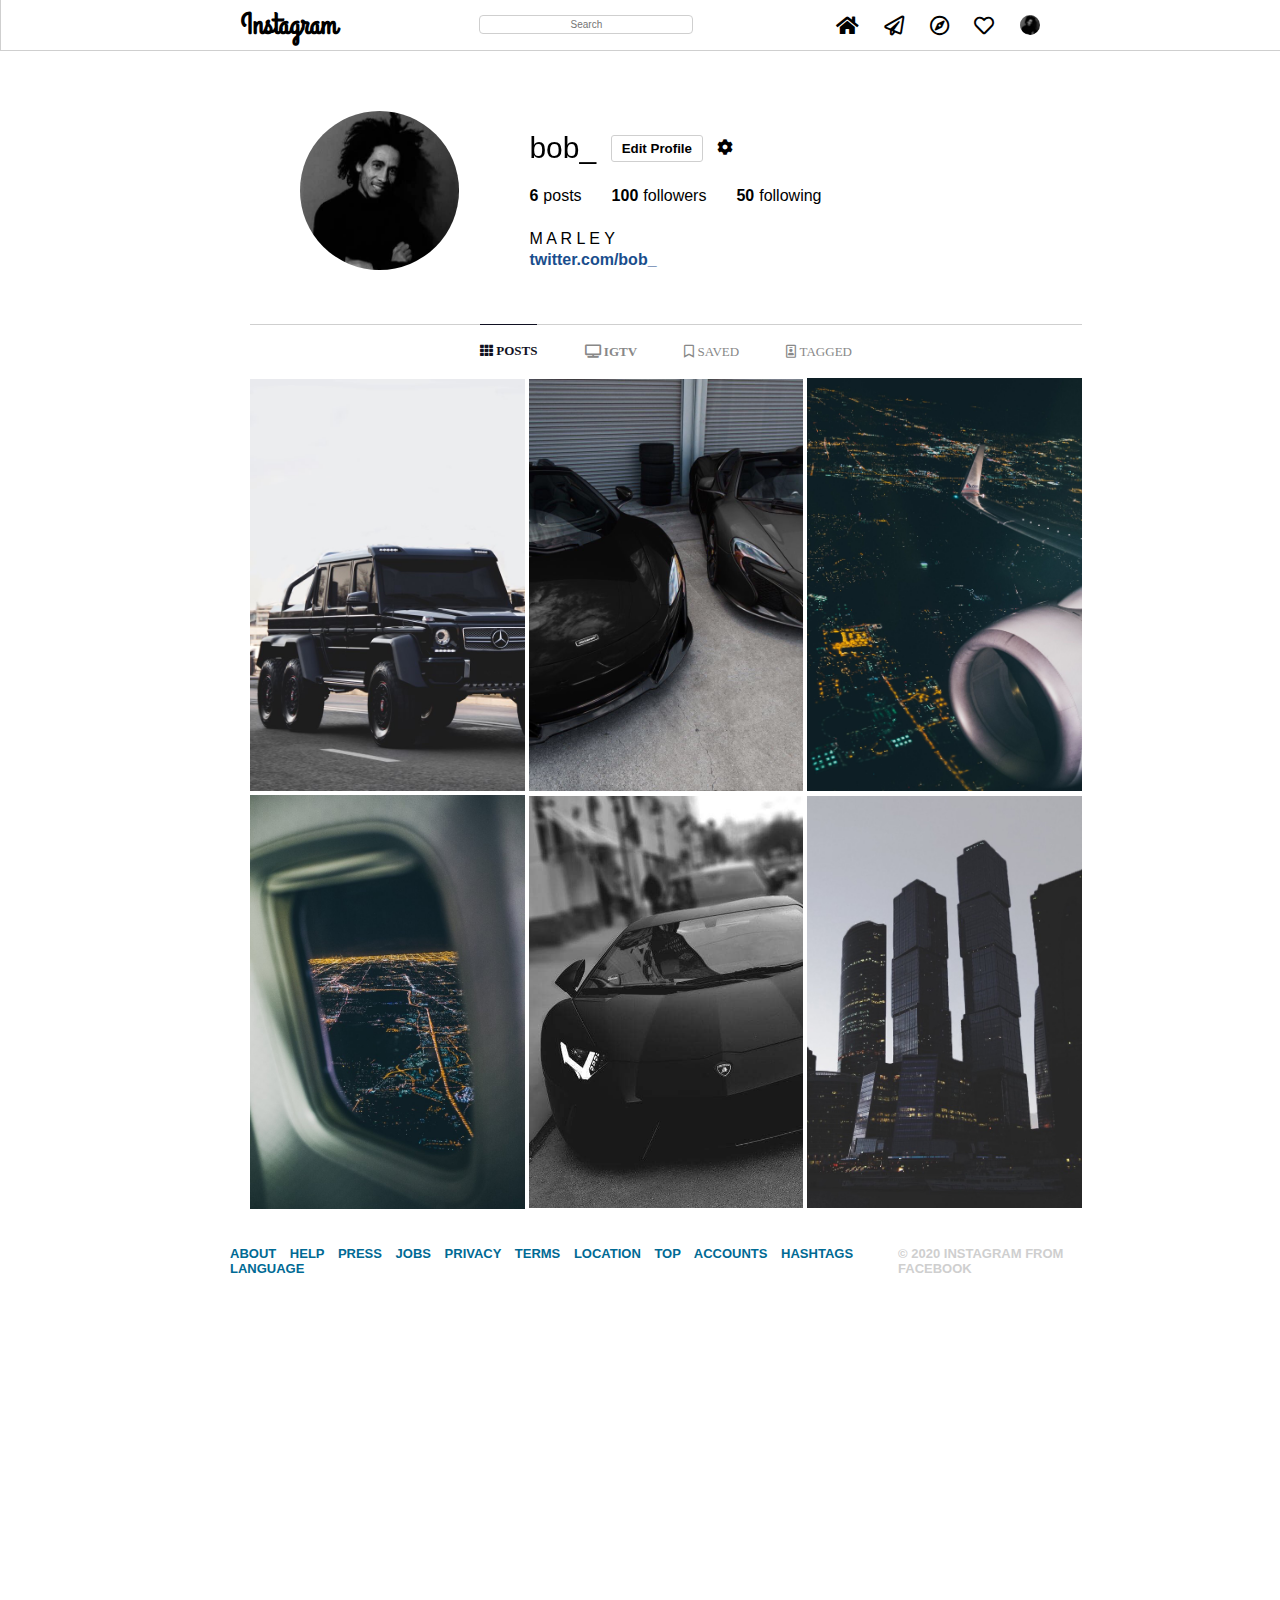
==== profile.html @ 5ea7f9a2 "intagram page" ====
<!DOCTYPE html>
<html lang="en">
<head>
    <meta charset="UTF-8">
    <meta name="viewport" content="width=device-width, initial-scale=1.0">
    <title>M A R L E Y (@bob_) &bull; Instagram</title>
    <link rel="stylesheet" href="css/all.min.css">
    <link rel="stylesheet" href="css/style.css">
    <link href="https://fonts.googleapis.com/css2?family=Engagement&family=Grand+Hotel&display=swap" rel="stylesheet">
</head>
<body>
    <header>
        <h1>
           <a href="index.html">Instagram</a> 
        </h1>
        <div>
            <input class="search-input" type="text" placeholder="Search">
        </div>
        <nav>
            <a href="index.html"><i class="fas fa-home"></i></a> 
            <a href="inbox.html"><i class="far fa-paper-plane"></i></a> 
            <a href="explore.html"><i class="far fa-compass"></i></a>
            <i class="far fa-heart"></i>
            <a href="profile.html">
             <img class="pro" src="images/IMG_0986.JPG" alt="bob marley">
            </a>          
        </nav>
               
    </header>
    <div class="user-profile">
        <div>
            <img class="user-photo" src="images/IMG_0986.JPG" alt="bob marley">
        </div>
        <div class="user-info">
            <div>
                <span class="name">bob_</span>
                <button class="edit-button">Edit Profile</button>
                <i class="fas fa-cog"></i>
            </div>
            <div>
                <span class="numbers">6</span><span class="other">posts</span><span class="numbers">100</span><span class="other">followers</span><span class="numbers">50</span><span class="other">following</span>
            </div>
            <div>
                <p>M A R L E Y</p>
                <a href="#">twitter.com/bob_</a>
            </div>
        </div>
    </div>
    <div class="user-post">
        <div class="nav-bar">
            <i class="fas fa-th"> POSTS</i>
            <i class="fas fa-tv"> IGTV</i>
            <i class="far fa-bookmark"> SAVED</i>
            <i class="far fa-id-badge"> TAGGED</i>
        </div>
        <div class="user-upload">
            <div>
               <img src="images/IMG_0038.JPG" alt=""> 
            </div>
            <div>
               <img src="images/IMG_0039.JPG" alt=""> 
            </div>
            <div>
               <img src="images/IMG_0764.JPG" alt=""> 
            </div>
            <div>
               <img src="images/IMG_0765.JPG" alt=""> 
            </div>
            <div>
               <img src="images/IMG_0618.JPG" alt=""> 
            </div>
            <div>
               <img src="images/IMG_0044.JPG" alt=""> 
            </div>
        </div>
    </div>
    <footer class="explore-footer">
        <p class="footer-info">About Help Press Jobs Privacy Terms Location Top Accounts Hashtags Language</p>
        <p class="copy-right">&copy; 2020 instagram from facebook</p>
    </footer>
</body>
</html>
---- css/style.css ----
* {
    box-sizing: border-box;
}

body {
    padding: 0;
    margin: 0;
    height: 600rem;
    font-family: 'Trebuchet MS', 'Lucida Sans Unicode', 'Lucida Grande', 'Lucida Sans', Arial, sans-serif;
}

header {
    display: flex;
    justify-content: space-between;
    border: 1px solid rgb(207, 207, 207);
    border-top: 0;
    border-right: 0;
    font-size: 10px;
    position: sticky;
    top: 0;
    background-color: white;
}

header a {
    text-decoration: none;
    color: black;
}

h1 {
    font-family: 'Grand Hotel', cursive;
    cursor: pointer;
    font-size: 30px;
    margin: 5px 0 5px 240px;
    font-weight: 600;
}

header div{
    margin: 15px 0;
}

.search-input {
    border: 1px solid rgb(207, 207, 207);
    text-align: center;
    border-radius: 4px;
    padding: 3px 40px;
    font-size: 10px;
}

.fa-search {
    font-size: 15px;
    color: rgb(207, 207, 207);
}

nav {
    margin: 15px 240px 5px 0;
    font-size: 20px;
    letter-spacing: 10px;
}

i {
    cursor: pointer;
}

.story {
    display: flex;
    justify-content: space-around;
    width: 70%;
    margin: 30px 0 -20px 40px;
    padding: 15px 0;
    font-size: 13px;
    border: 1px solid rgb(207, 207, 207);
    border-radius: 3px;
    font-size: 12px;
    text-align: center;
}

.story-img {
    width: 60px;
    height: 60px;
    border-radius: 50%;
    margin: 2px;
    cursor: pointer;
}

.story p{
    margin: 5px;
}

.new-story {
    width: 68px;
    height: 68px;
    border-radius: 50%;
    border: 2px solid rgb(231, 87, 87);
}

.image-wrapper {
    float: left;
    width: 60%;
    margin-left: 200px;
}

.image-container {
    width: 70%;
    margin: 40px;
}

img {
    width: 100%;
}

.image-heading {
    border: 1px solid rgb(207, 207, 207);
    display: flex;
    justify-content: space-between;
    padding: 7px;
    border-top-left-radius: 3px;
    border-top-right-radius: 3px;
}

.profile-image {
    width: 45px;
    border-radius: 50%;
    margin: 5px;
    cursor: pointer;
    height: 45px;
}

.pro {
    width: 20px;
    height: 20px;
    border-radius: 50%;
    margin-bottom: -2px;
}

.pro-info {
    float: right;
    width: 80%;
    font-size: 13px;
    margin-bottom: 0;
}

.profile-name {
    flex: 10%;
    cursor: pointer;
    font-size: 15px;
}

.image-footer {
    display: flex;
    justify-content: space-between;
    font-size: 20px;
    letter-spacing: 5px;
    border:1px solid rgb(207, 207, 207);
    border-bottom: none;
    padding: 20px;
    margin-top: -4px;
}

.comment-update {
    border-left: 1px solid rgb(207, 207, 207);
    border-right: 1px solid rgb(207, 207, 207);
    font-size: 14px;
    margin-top: -27px;
    padding-left: 20px;
}

.com-img {
    width: 20px;
    height: 20px;
    border-radius: 50%;
    margin: 0 5px -5px 0;
    cursor: pointer;
}

.comment-time {
    color: #999999;
    font-size: 12px;
    text-transform: uppercase;
    padding-bottom: 10px;
    cursor: pointer;
}

.user-com {
    font-weight: 600;
    color: #393939;
    cursor: pointer;
}

.comment-view {
    color: #888888;
    margin-top: 5px;
    margin-bottom: 5px;
    cursor: pointer;
}

.comment-input {
    border: 1px solid rgb(207, 207, 207);
    border-radius: 1px;
    padding: 20px;
    border-top: 1px solid rgb(235, 235, 235);
    border-bottom-left-radius: 3px;
    border-bottom-right-radius: 3px;
    margin-top: -13px;
    width: 100%;
}

aside {
    position: fixed;
    right: 8%;
    top: 10%; 
    width: 30%;
}

aside a {
    text-decoration: none;
    color: black;
}

.user-image {
    float: left;
    width: 50px;
    height: 50px;
    margin-right: 10px;
}

.user-name {
    color: #777;
    letter-spacing: 5px;
    text-transform: uppercase;
    padding: 0;
}

.suggestions {
    width: 70%;
    border-radius: 5px;
    margin-top: 10px;
    margin-bottom: 200px;
}

.suggestion-header {
    display: flex;
    justify-content: space-between;
}

.suggest {
    color: #777;
    font-size: 13px;
    font-weight: bold;
}

.suggest-follow {
    margin: -28px 0 20px 60px;
    font-size: 13px;
    color: #888888;
}

.follow-suggested {
    background: none;
    color: rgb(23, 162, 218);
    margin-left: 90px;
    cursor: pointer;
}

.watch-see-all {
    font-size: 13px;
    margin-right: 5px;
}

.suggestion-image {
    width: 103.5%;
    height: 150px;
    display: block;
}

.profile-info {
    float: right;
    width: 80%;
    font-size: 13px;
    margin-top: -2px;
    margin-bottom: 0;
}

footer {
    font-size: 12px;
    width: 70%;
    color: rgb(207, 207, 207);
}

.comment-post {
    display: flex;
}

.post {
    color: rgb(162, 185, 255);
    margin-left: -50px;
    cursor: pointer;
    padding: 5px;
}

.copy-right {
    text-transform: uppercase;
}


.time {
    font-size: 10px;
    color: #777;
    margin: -10px 0 0 2px;
}

.explore-heading {
    display: flex;
    justify-content: space-between;
    margin: 0 250px;
    padding: 20px 0;
    font-size: 13px;
}

.discover-box {
    display: flex;
    margin: 0 240px;
    font-size: 11px;
}

.discover-image {
    width: 55px;
    border-radius: 50%;
    margin: 5px;
    cursor: pointer;
    height: 55px;
}

.profile-box {
    border: 1px solid rgb(207, 207, 207);
    border-radius: 3px;
    text-align: center;
    padding: 10px;
    width: 20%;
    margin: 0 10px;
}

.follow-btn {
    padding: 7px 10px;
    background-color: rgb(23, 162, 218);
    color: white;
    border-radius: 5px;
    border: none;
    font-weight: 600;
    cursor: pointer;
}

.follow-info {
    color: #999999;
    cursor: pointer;
    font-weight: 600;
}

.discover-people {
    color: #999999;
    cursor: pointer;
}

.see-all {
    color: rgb(60, 180, 228);
    font-weight:600;
    cursor: pointer;
}

.explore-intro {
    color: #999999;
    margin-left: 245px;
    margin-top: 90px;
    cursor: pointer;
}

.explore-image {
    display: flex;
    flex-wrap: wrap;
    width: 70%;
    margin:0 240px;
}

.explore-img {
    width: 30%;
    margin: 5px;
}

.explore-vid {
    width: 61%;
    height: 400px;
    margin: 5px;
}

.explore-footer {
    display: flex;
    justify-content: space-between;
    margin: 0 260px 0 230px;
    padding: 20px 0;
    font-size: 13px;
    font-weight: 800;
}

.footer-info {
    color:rgb(0, 106, 148);
    text-transform: uppercase;
    word-spacing: 10px;
}

.fixed {
    overflow-y: hidden;
}

.inbox-wrapper {
    display: flex;
    border: 1px solid rgb(207, 207, 207);
    border-radius: 5px;
    margin: 20px 200px 0 240px;
}

.inbox-user-container {
    width: 60%;
}

.inbox-head {
    display: flex;
    justify-content: space-between;
    align-items: center;
    width: 100%;
    border-bottom: 1px solid rgb(207, 207, 207);
}

.inbox-head p {
    margin-left: 120px;
}

.inbox-users {
    padding-top: 15px;
    padding-left: 20px;
    width: 100%;
    height: 600px;
    display: block;
    overflow-y: scroll;
}

.inbox-messages {
    display: flex;
    justify-content: center;
    align-items: center;
    text-align: center;
    flex-wrap: wrap;
    width: 100%;
    border-left: 1px solid rgb(207, 207, 207);
}

.inbox-info {
    width: 100%;
    margin-bottom: 200px;
}

.message-icon {
    border: 2px solid black;
    width: 100px;
    height: 100px;
    border-radius: 50%;
    margin-top:200px;
}

.send-icon {
    padding: 25px;
    font-size: 40px;
}

.msg1 {
    font-size: 25px;
}

.msg2 {
    color: #999999;
    font-size: 13px;
    margin: -20px 0 30px 0;
}

.message-button {
    background-color: rgb(23, 162, 218);
    border: none;
    padding: 10px;
    color: white;
    border-radius: 3px;
    font-weight: 600;
}

.new-message {
    font-size: 20px;
    margin-right: 20px;
}

.user-profile {
    display: flex;
    margin: 30px auto;
}

.user-profile a {
    text-decoration: none;
    font-weight: 900;
    color: rgb(26, 78, 141);
}

.user-photo {
    width: 30%;
    border-radius: 50%;
    margin-left: 300px;
    margin-top: 30px;
    cursor: pointer;
}

.user-info {
    width: 70%;
    margin-top: 45px;
}

.name {
    font-size: 30px;
    position: relative;
    top: 5px;
    font-family: sans-serif;
}

.user-info div {
    margin-bottom: 25px;
}

.user-info p{
    margin-bottom: 3px;
}

.edit-button {
    padding: 5px 10px;
    border-radius: 3px;
    border: 1px solid rgb(207, 207, 207);
    background: none;
    font-weight: 600;
    margin: 0 10px 0 10px;
    cursor: pointer;
}

.numbers {
    font-weight: 900;
    margin-right: 5px;
    cursor: pointer;
}

.other {
    margin-right: 30px;
}

.user-post {
    border-top: 1px solid rgb(207, 207, 207);
    width: 65%;
    margin: 5px 250px 0 250px;
}

.nav-bar {
    display: flex;
    justify-content: space-between;
    margin: 20px 230px;
    align-items: center;
    margin-top: 20px;
    color: #888888;
    font-size: 13px;
}

.user-upload {
    display: flex;
    justify-content: space-between;
    align-items: center;
    flex-wrap: wrap;
}

.user-upload div {
    width: 33%;
}

.fa-th {
    color: #112;
    border-top: 1px solid #112;
    padding-top: 19px;
    margin-top: -22px;
}
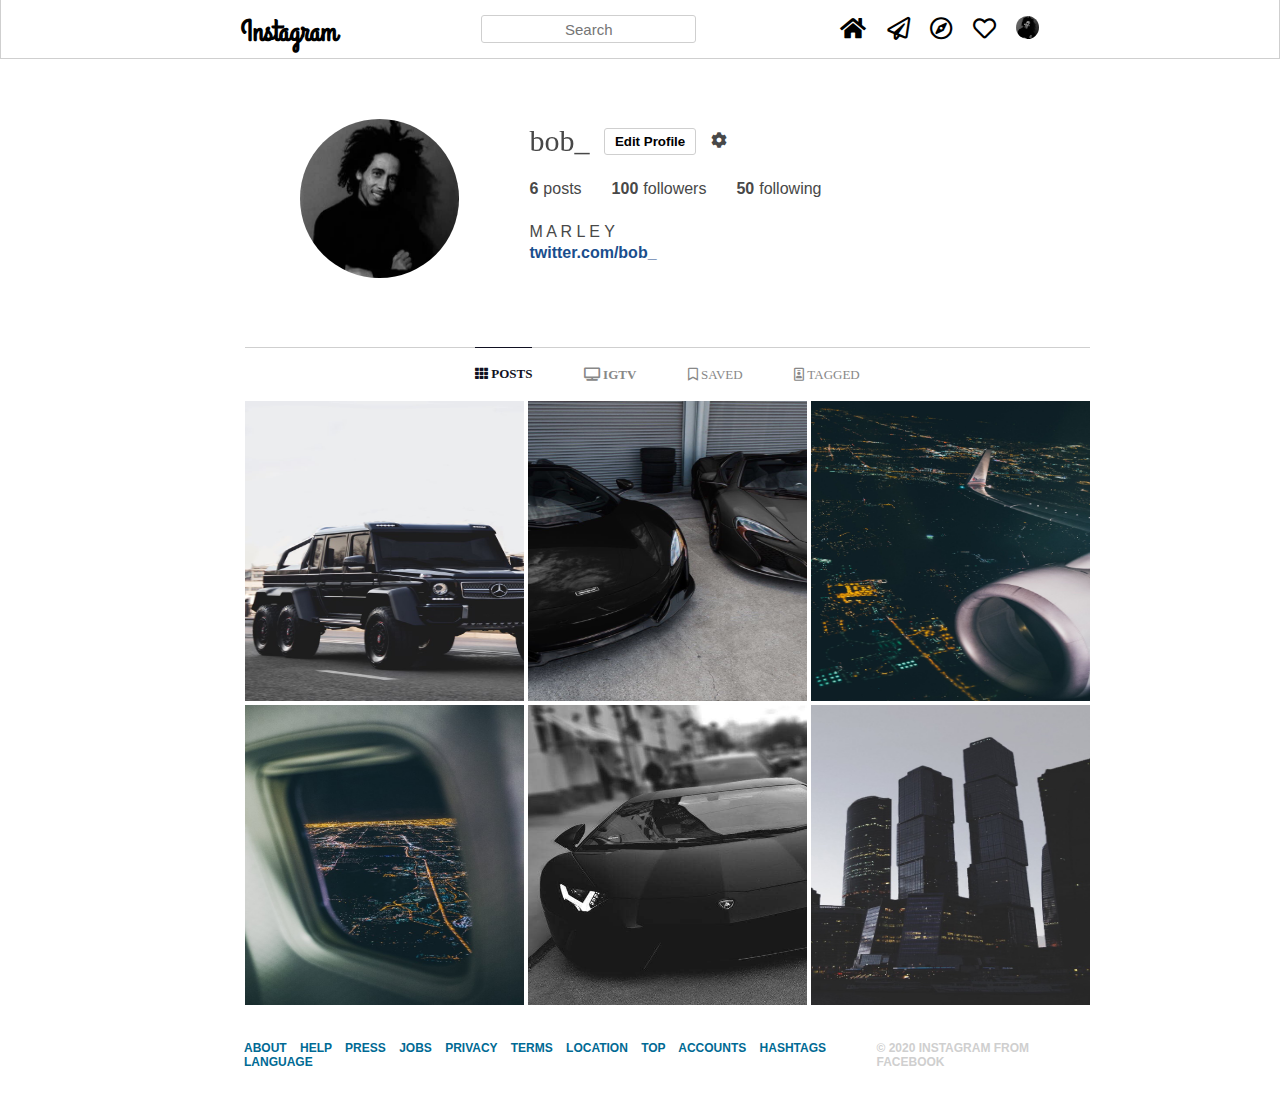
==== commit a496ca8c: "modified inbox for mobile" ====
--- a/profile.html
+++ b/profile.html
@@ -8,7 +8,7 @@
     <link rel="stylesheet" href="css/style.css">
     <link href="https://fonts.googleapis.com/css2?family=Engagement&family=Grand+Hotel&display=swap" rel="stylesheet">
 </head>
-<body>
+<body class="p-body">
     <header>
         <h1>
            <a href="index.html">Instagram</a> 
--- a/css/style.css
+++ b/css/style.css
@@ -5,20 +5,20 @@
 body {
     padding: 0;
     margin: 0;
-    height: 600rem;
+    height: 510rem;
     font-family: 'Trebuchet MS', 'Lucida Sans Unicode', 'Lucida Grande', 'Lucida Sans', Arial, sans-serif;
 }
 
 header {
     display: flex;
     justify-content: space-between;
+    align-items: center;
     border: 1px solid rgb(207, 207, 207);
     border-top: 0;
-    border-right: 0;
     font-size: 10px;
     position: sticky;
     top: 0;
-    background-color: white;
+    background-color: #fff;
 }
 
 header a {
@@ -30,8 +30,7 @@
     font-family: 'Grand Hotel', cursive;
     cursor: pointer;
     font-size: 30px;
-    margin: 5px 0 5px 240px;
-    font-weight: 600;
+    margin: 5px 0 0 240px;
 }
 
 header div{
@@ -41,20 +40,16 @@
 .search-input {
     border: 1px solid rgb(207, 207, 207);
     text-align: center;
-    border-radius: 4px;
-    padding: 3px 40px;
-    font-size: 10px;
-}
-
-.fa-search {
+    border-radius: 3px;
     font-size: 15px;
-    color: rgb(207, 207, 207);
+    width: 215px;
+    height: 28px;
 }
 
 nav {
-    margin: 15px 240px 5px 0;
-    font-size: 20px;
-    letter-spacing: 10px;
+    margin: 5px 240px 5px 0;
+    font-size: 23px;
+    letter-spacing: 7px;
 }
 
 i {
@@ -66,29 +61,28 @@
     justify-content: space-around;
     width: 70%;
     margin: 30px 0 -20px 40px;
-    padding: 15px 0;
-    font-size: 13px;
+    padding: 10px;
     border: 1px solid rgb(207, 207, 207);
     border-radius: 3px;
-    font-size: 12px;
+    font-size: 11px;
     text-align: center;
 }
 
 .story-img {
-    width: 60px;
-    height: 60px;
+    width: 50px;
+    height: 50px;
     border-radius: 50%;
     margin: 2px;
     cursor: pointer;
 }
 
 .story p{
-    margin: 5px;
+    margin-top: 4px;
 }
 
 .new-story {
-    width: 68px;
-    height: 68px;
+    width: 58px;
+    height: 58px;
     border-radius: 50%;
     border: 2px solid rgb(231, 87, 87);
 }
@@ -101,7 +95,7 @@
 
 .image-container {
     width: 70%;
-    margin: 40px;
+    margin: 45px 40px 0 40px;
 }
 
 img {
@@ -112,37 +106,57 @@
     border: 1px solid rgb(207, 207, 207);
     display: flex;
     justify-content: space-between;
-    padding: 7px;
     border-top-left-radius: 3px;
     border-top-right-radius: 3px;
+    position: relative;
+    z-index: -111;
+}
+
+.image-heading div{
+    display: flex;
+    justify-content: space-between;
+    width: 98%;
+    padding-left: 55px;
+}
+
+.active {
+    position: absolute;
+    top: 12px;
+    left: 15px;
 }
 
 .profile-image {
-    width: 45px;
+    width: 30px;
     border-radius: 50%;
-    margin: 5px;
-    cursor: pointer;
-    height: 45px;
+    cursor: pointer;
+    height: 30px;
 }
 
 .pro {
-    width: 20px;
-    height: 20px;
+    width: 23px;
+    height: 23px;
     border-radius: 50%;
     margin-bottom: -2px;
 }
 
 .pro-info {
     float: right;
-    width: 80%;
+    width: 87%;
+    font-size: 15px;
+    margin: 0;
+}
+
+.p-info {
+    width: 77%;
     font-size: 13px;
+    margin-top: -2px;
     margin-bottom: 0;
+    margin-left: 10px;
 }
 
 .profile-name {
-    flex: 10%;
-    cursor: pointer;
-    font-size: 15px;
+    cursor: pointer;
+    font-size: 14px;
 }
 
 .image-footer {
@@ -216,6 +230,11 @@
     color: black;
 }
 
+.user-pro{
+    margin-top: 30px;
+    margin-bottom: -7px;
+}
+
 .user-image {
     float: left;
     width: 50px;
@@ -233,48 +252,50 @@
 .suggestions {
     width: 70%;
     border-radius: 5px;
-    margin-top: 10px;
-    margin-bottom: 200px;
+    margin-bottom: 110px;
 }
 
 .suggestion-header {
     display: flex;
     justify-content: space-between;
+    margin-bottom: 10px;
 }
 
 .suggest {
-    color: #777;
-    font-size: 13px;
+    color: #999999;
+    font-size: 15px;
     font-weight: bold;
 }
 
 .suggest-follow {
-    margin: -28px 0 20px 60px;
-    font-size: 13px;
+    margin: -15px 0 15px 40px;
+    font-size: 12px;
     color: #888888;
+    display: flex;
+    justify-content: space-between;
 }
 
 .follow-suggested {
     background: none;
     color: rgb(23, 162, 218);
-    margin-left: 90px;
+    margin-top: -12px;
     cursor: pointer;
 }
 
 .watch-see-all {
     font-size: 13px;
-    margin-right: 5px;
+    margin-right: -15px;
 }
 
 .suggestion-image {
-    width: 103.5%;
+    width: 105%;
     height: 150px;
     display: block;
 }
 
 .profile-info {
     float: right;
-    width: 80%;
+    width: 77%;
     font-size: 13px;
     margin-top: -2px;
     margin-bottom: 0;
@@ -282,7 +303,7 @@
 
 footer {
     font-size: 12px;
-    width: 70%;
+    width: 60%;
     color: rgb(207, 207, 207);
 }
 
@@ -299,26 +320,27 @@
 
 .copy-right {
     text-transform: uppercase;
+    margin-right: -5px;
 }
 
 
 .time {
-    font-size: 10px;
+    font-size: 13px;
     color: #777;
-    margin: -10px 0 0 2px;
+    margin: -10px 0 0 0;
 }
 
 .explore-heading {
     display: flex;
     justify-content: space-between;
-    margin: 0 250px;
+    margin: 0 240px;
     padding: 20px 0;
     font-size: 13px;
 }
 
 .discover-box {
     display: flex;
-    margin: 0 240px;
+    margin: 0 230px;
     font-size: 11px;
 }
 
@@ -368,7 +390,7 @@
 
 .explore-intro {
     color: #999999;
-    margin-left: 245px;
+    margin-left: 240px;
     margin-top: 90px;
     cursor: pointer;
 }
@@ -377,33 +399,36 @@
     display: flex;
     flex-wrap: wrap;
     width: 70%;
-    margin:0 240px;
+    margin:0 235px;
 }
 
 .explore-img {
-    width: 30%;
+    width: 31%;
     margin: 5px;
+    height: 300px;
 }
 
 .explore-vid {
-    width: 61%;
-    height: 400px;
+    width: 63%;
+    height: 300px;
     margin: 5px;
 }
 
 .explore-footer {
     display: flex;
     justify-content: space-between;
-    margin: 0 260px 0 230px;
+    margin: 0 260px 0 240px;
     padding: 20px 0;
-    font-size: 13px;
+    font-size: 12px;
     font-weight: 800;
+    width: 66%;
 }
 
 .footer-info {
     color:rgb(0, 106, 148);
     text-transform: uppercase;
     word-spacing: 10px;
+    margin-left: 4px;
 }
 
 .fixed {
@@ -414,7 +439,7 @@
     display: flex;
     border: 1px solid rgb(207, 207, 207);
     border-radius: 5px;
-    margin: 20px 200px 0 240px;
+    margin: 20px 240px 0 240px;
 }
 
 .inbox-user-container {
@@ -430,16 +455,28 @@
 }
 
 .inbox-head p {
-    margin-left: 120px;
+    margin-left: 160px;
 }
 
 .inbox-users {
     padding-top: 15px;
     padding-left: 20px;
     width: 100%;
-    height: 600px;
-    display: block;
+    height: 630px;
     overflow-y: scroll;
+}
+
+.inbox-users > div{
+    display: flex;
+    justify-content: start;
+}
+
+.users{
+    width: 60px;
+    border-radius: 50%;
+    cursor: pointer;
+    height: 60px;
+    margin-bottom: 15px;
 }
 
 .inbox-messages {
@@ -496,7 +533,7 @@
 
 .user-profile {
     display: flex;
-    margin: 30px auto;
+    margin: 60px auto;
 }
 
 .user-profile a {
@@ -509,20 +546,19 @@
     width: 30%;
     border-radius: 50%;
     margin-left: 300px;
-    margin-top: 30px;
     cursor: pointer;
 }
 
 .user-info {
     width: 70%;
-    margin-top: 45px;
+    color: #484848;
 }
 
 .name {
     font-size: 30px;
     position: relative;
     top: 5px;
-    font-family: sans-serif;
+    font-family: serif;
 }
 
 .user-info div {
@@ -555,8 +591,8 @@
 
 .user-post {
     border-top: 1px solid rgb(207, 207, 207);
-    width: 65%;
-    margin: 5px 250px 0 250px;
+    width: 66%;
+    margin: 5px 250px 0 245px;
 }
 
 .nav-bar {
@@ -580,9 +616,230 @@
     width: 33%;
 }
 
+.user-upload img {
+    height: 300px;
+}
+
 .fa-th {
     color: #112;
     border-top: 1px solid #112;
     padding-top: 19px;
     margin-top: -22px;
+}
+
+.b-nav {
+    display: none;
+}
+
+.mobile-dm {
+    display: none;    
+}
+
+.fa-camera {
+    display: none;
+}
+
+.fa-angle-left {
+    display: none;
+}
+
+.fa-video {
+    display: none;
+}
+
+.p-body {
+    height: 100vh;
+}
+
+@media screen and (max-width:1224px){
+    nav {
+        display: none;
+    }
+    
+    .search-input {
+        display: none;
+    }
+    
+    aside {
+        display: none;
+    }
+
+    h1 {
+        text-align: center;
+        margin: auto;
+    }
+
+    .story {
+        overflow: hidden;
+        width: 70%;
+    }
+
+    .image-wrapper {
+        width: 90%;
+    }
+
+    .inbox-messages {
+        display: none;
+    }
+
+    .inbox-user-container {
+        width: 100%;
+    }
+
+    .fa-angle-left {
+        display: flex;
+        margin-left: 10px;
+    }
+
+    .fa-video {
+        display: flex;
+    }
+
+    header .fa-paper-plane {
+        display: block;
+        font-size: 23px;
+        margin-right: 10px;
+    }
+
+    header .fa-camera {
+        display: block;
+        margin-left: 10px;
+        font-size: 23px;
+    }
+
+    .inbox-head p {
+        display: none;
+    }
+
+    .inbox-header {
+        display: none;
+    }
+
+    .inbox-wrapper {
+        display: flex;
+        border: none;
+        border-radius: none;
+        margin: 0;
+    }
+
+    .inbox-head {
+        height: 50px;
+        font-size: 23px;
+    }
+
+    .inbox-head div {
+        width: 100px;
+        display: flex;
+        justify-content: space-around;
+        align-items: center;
+    }
+
+    .inbox-users {
+        height: 705px;
+    }
+
+    .cam {
+        display: block;
+        margin-top: 20px
+    }
+
+    .user-profile {
+        margin: 60px 0px;
+    }
+
+    .user-photo {
+        width: 140px;
+        margin-left: 20px;
+    }
+
+    .user-post {
+        width: 100%;
+        margin: 0px;
+    }
+
+    .user-upload img {
+        height: 250px;
+    }
+
+    .nav-bar {
+        margin: 20px;
+    }
+
+    .explore-footer {
+        display: none;
+    }
+}
+
+@media screen and (max-width:600px) {
+
+    body {
+        height: 400rem;
+    }
+
+    .image-wrapper {
+        margin: 0;
+        width: 100%;
+    }
+
+    .story {
+        overflow: visible;
+        margin: 0;
+        width: 100%;
+        border: none;
+    }
+
+    .new-story {
+        margin: 2px;
+    }
+
+    .image-container {
+        width: 100%;
+        margin: 10px 0;
+    }
+
+    .image-heading {
+        border: none;
+    }
+
+    .comment-input {
+        display: none;
+    }
+
+    .comment-update {
+        margin-bottom: -75px;
+        border: none;
+    }
+
+    .image-footer {
+        border: none;
+    }
+
+    .b-nav {
+        font-size: 23px;
+        width: 100%;
+        display: flex;
+        justify-content: space-around;
+        align-items: center;
+        padding: 5px;
+        position: sticky;
+        bottom: 0px;
+        border-top: 1px solid rgb(207, 207, 207);
+        background-color: #fff;
+    }
+
+    .b-nav a {
+        color: #111111;
+    }
+
+    .pro {
+        height: 25px;
+        width: 25px;
+    }
+}
+
+
+@media screen and (max-width:420px) {
+    body {
+        height: 300rem;
+    }
 }